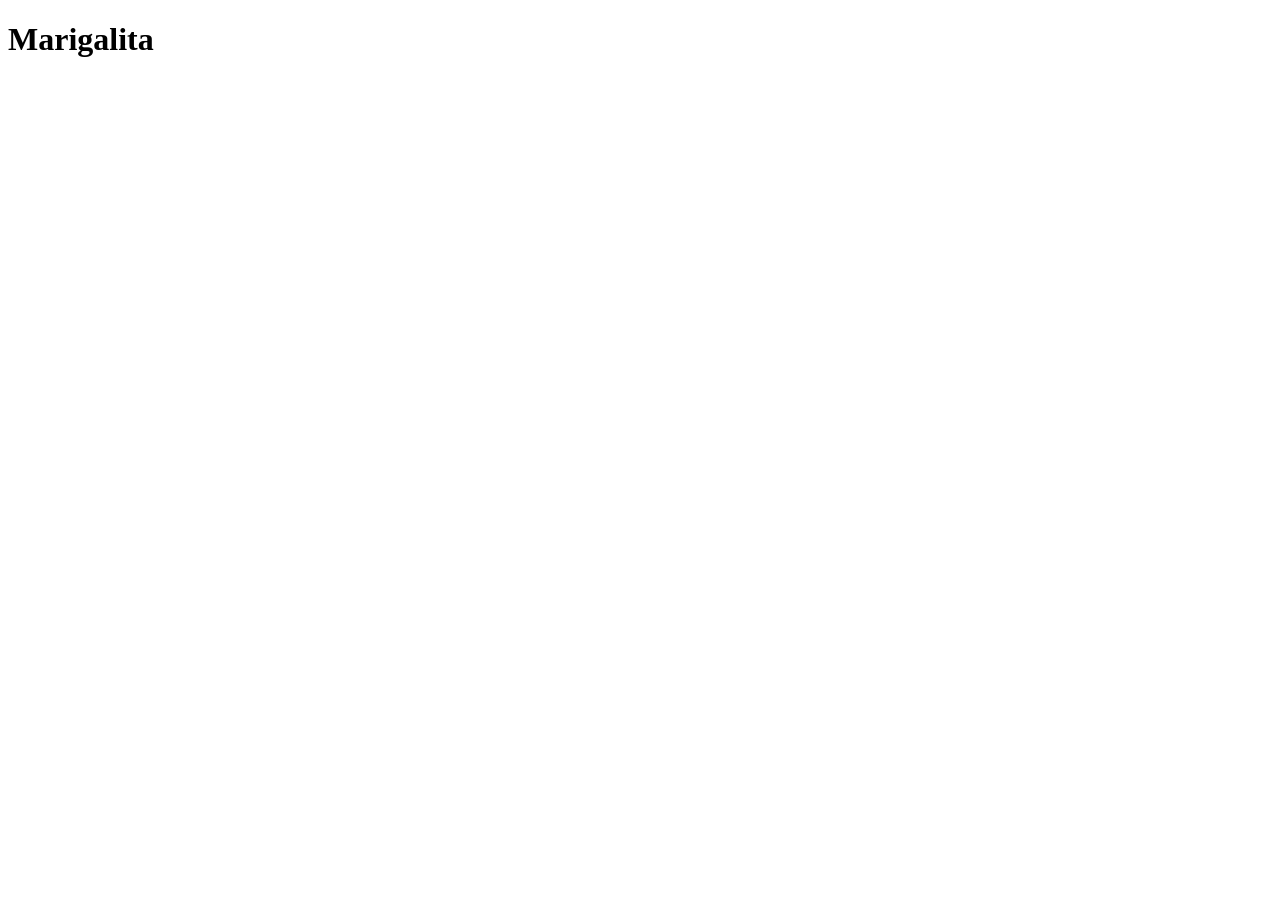
==== recipes/marigalita.html @ da3ab23e "add recipe pages with their boilplates and titles" ====
<!DOCTYPE html>
<html lang="en">
<head>
    <meta charset="UTF-8">
    <meta http-equiv="X-UA-Compatible" content="IE=edge">
    <meta name="viewport" content="width=device-width, initial-scale=1.0">
    <title>Document</title>
</head>
<body>
    <h1>Marigalita</h1>
</body>
</html>
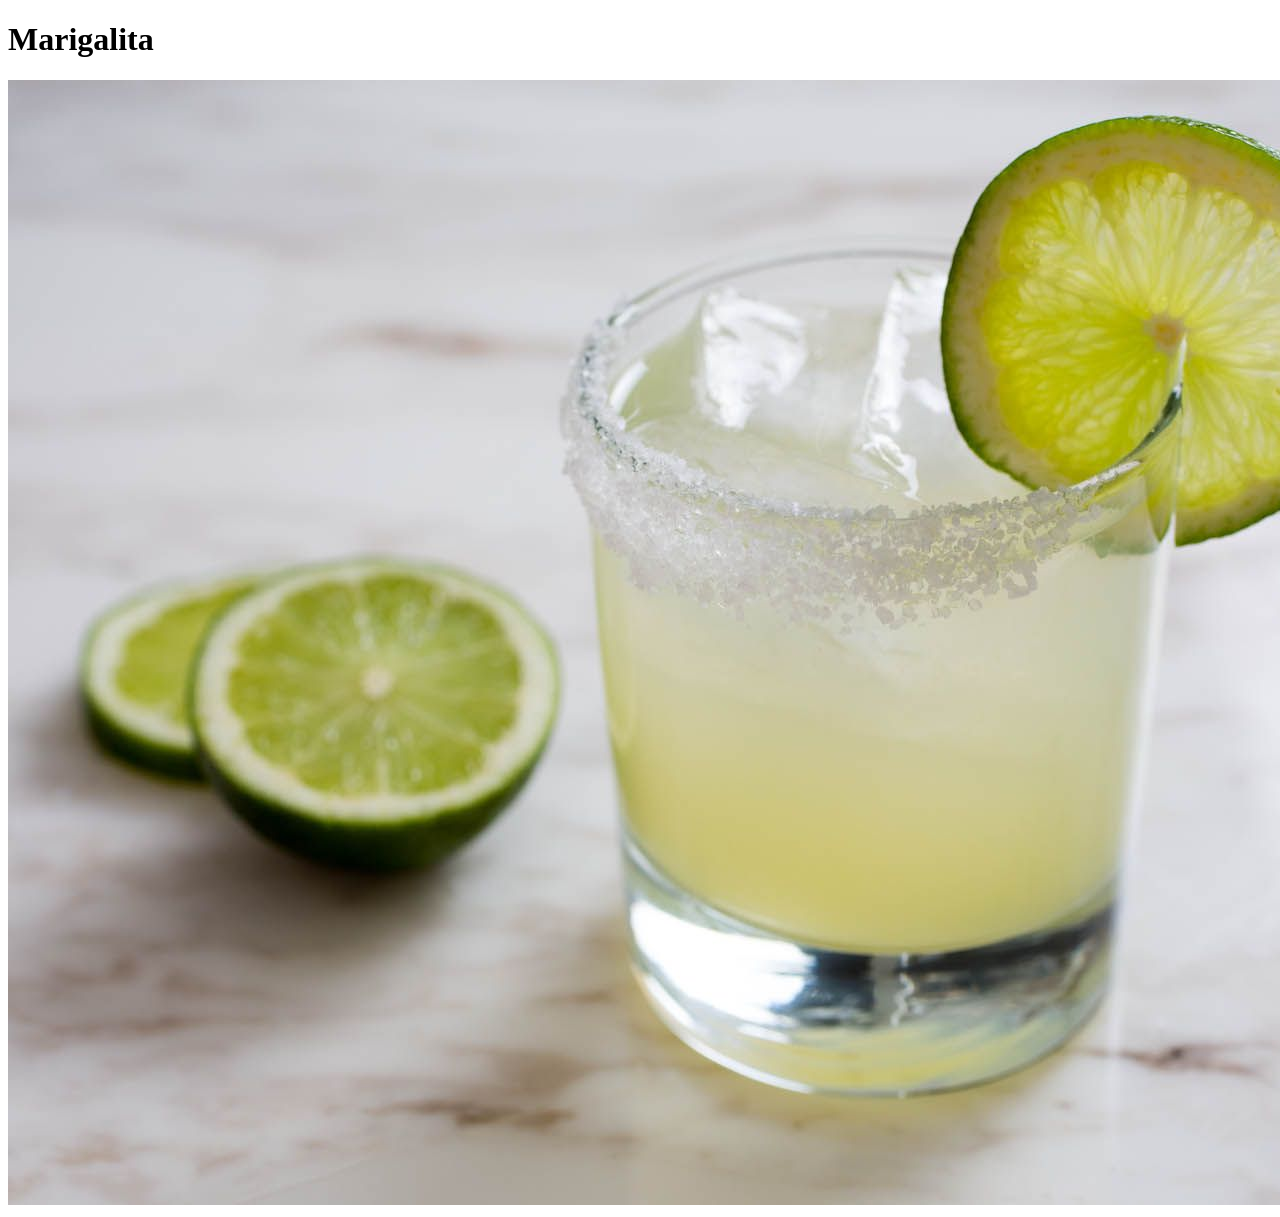
==== commit d2d5a4a5: "Create links from index page to each recipe page" ====
--- a/recipes/marigalita.html
+++ b/recipes/marigalita.html
@@ -8,5 +8,6 @@
 </head>
 <body>
     <h1>Marigalita</h1>
+    <img src="../images/marigalita.jpg" alt="Marigalita">
 </body>
 </html>
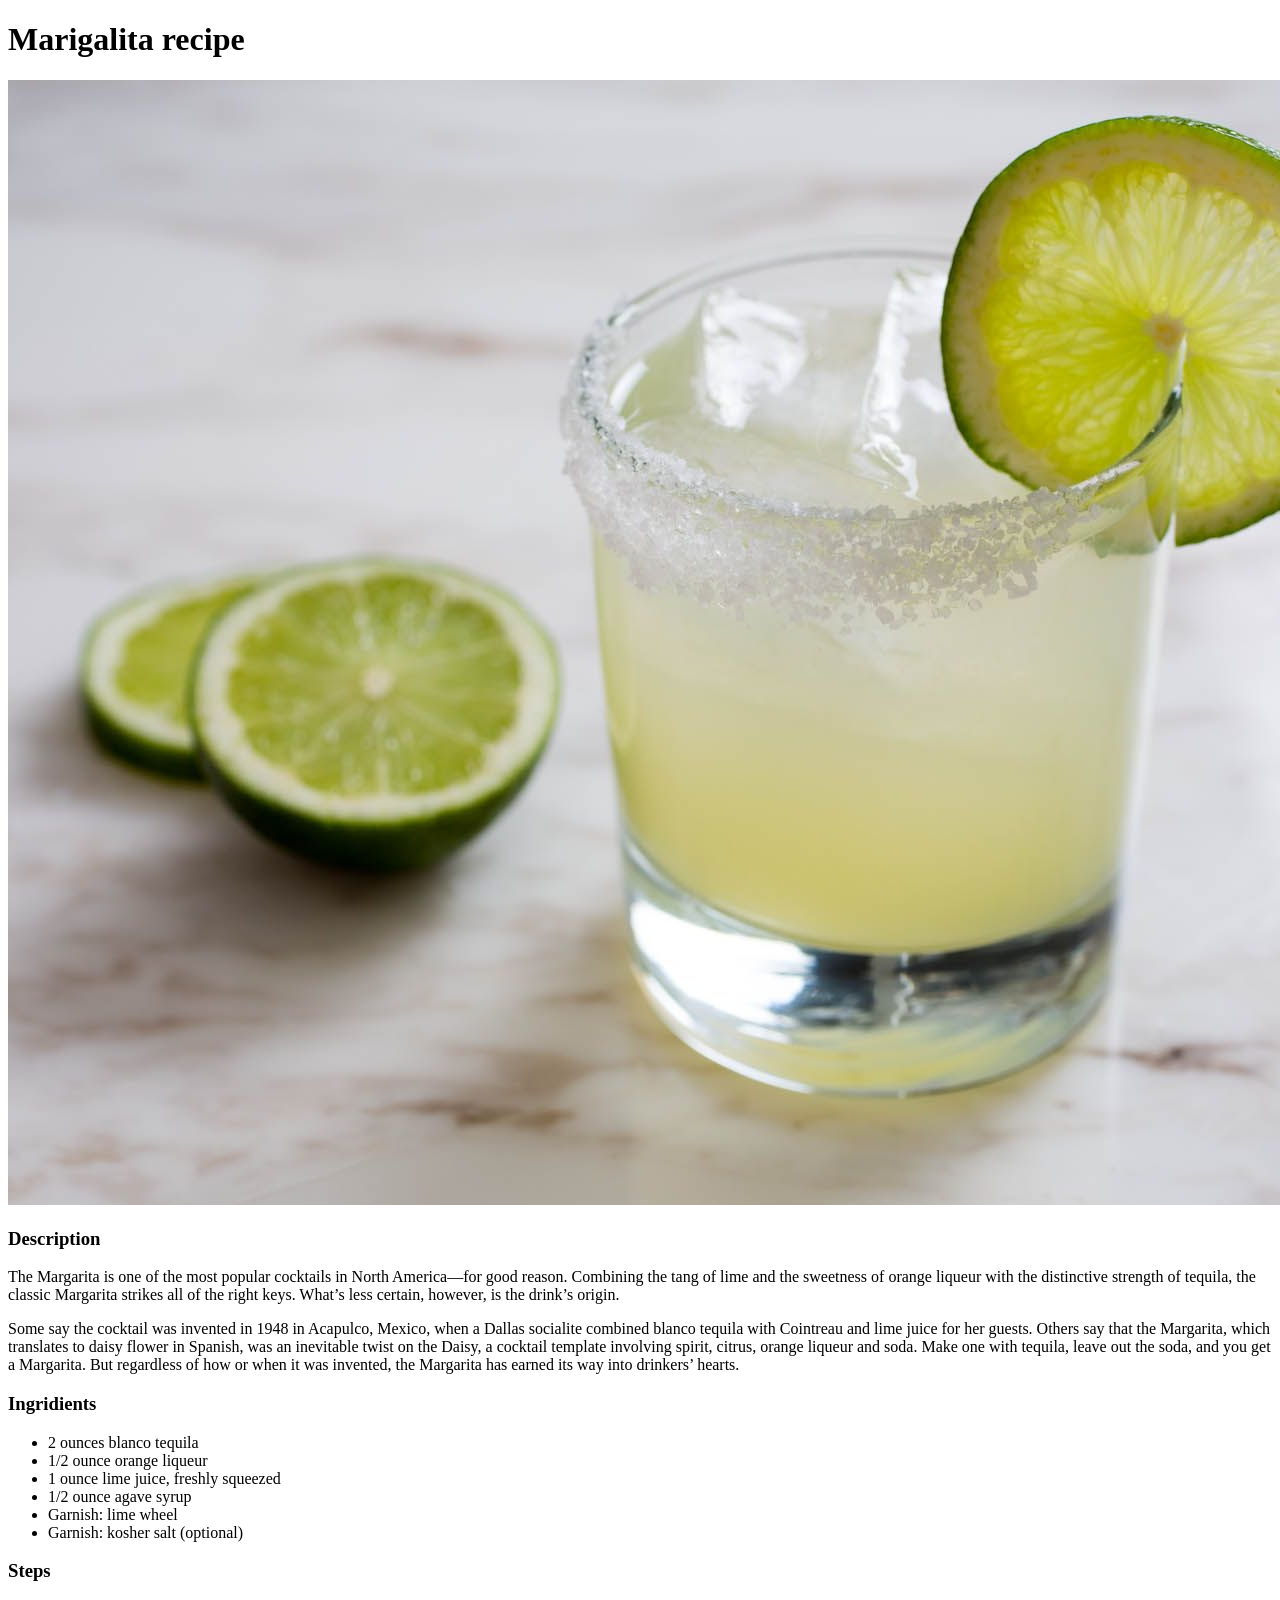
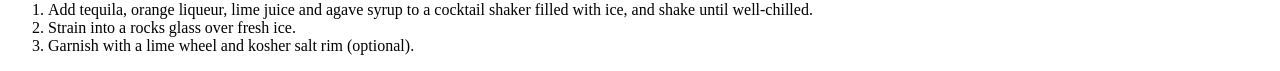
==== commit 740412c2: "Add all recipes compnents" ====
--- a/recipes/marigalita.html
+++ b/recipes/marigalita.html
@@ -7,7 +7,48 @@
     <title>Document</title>
 </head>
 <body>
-    <h1>Marigalita</h1>
+    <h1>Marigalita recipe</h1>
+
     <img src="../images/marigalita.jpg" alt="Marigalita">
+
+    <h3>Description</h3>
+
+    <p>
+        The Margarita is one of the most popular cocktails in North America—for good reason. 
+        Combining the tang of lime and the sweetness of orange liqueur with the distinctive strength of tequila, 
+        the classic Margarita strikes all of the right keys. What’s less certain, however, is the drink’s origin.
+    </p>
+
+    <p>
+        Some say the cocktail was invented in 1948 in Acapulco, Mexico, when a Dallas socialite combined blanco 
+        tequila with Cointreau and lime juice for her guests. Others say that the Margarita, which translates to 
+        daisy flower in Spanish, was an inevitable twist on the Daisy, a cocktail template involving spirit, citrus, 
+        orange liqueur and soda. Make one with tequila, leave out the soda, and you get a Margarita. But regardless of 
+        how or when it was invented, the Margarita has earned its way into drinkers’ hearts.
+    </p>
+
+    <h3> Ingridients</h3>
+
+    <ul>
+        <li>2 ounces blanco tequila</li>
+        <li>1/2 ounce orange liqueur</li>
+        <li>1 ounce lime juice, freshly squeezed</li>    
+        <li>1/2 ounce agave syrup</li>    
+        <li>Garnish: lime wheel</li>    
+        <li>Garnish: kosher salt (optional)</li>
+    </ul>
+
+    <h3>Steps</h3>
+
+    <ol>
+        <li>
+            Add tequila, orange liqueur, lime juice and agave syrup to a cocktail shaker filled with ice, 
+            and shake until well-chilled.
+        </li>
+        <li>Strain into a rocks glass over fresh ice.</li>
+        <li>Garnish with a lime wheel and kosher salt rim (optional).</li>
+    </ol>
+
+
 </body>
 </html>
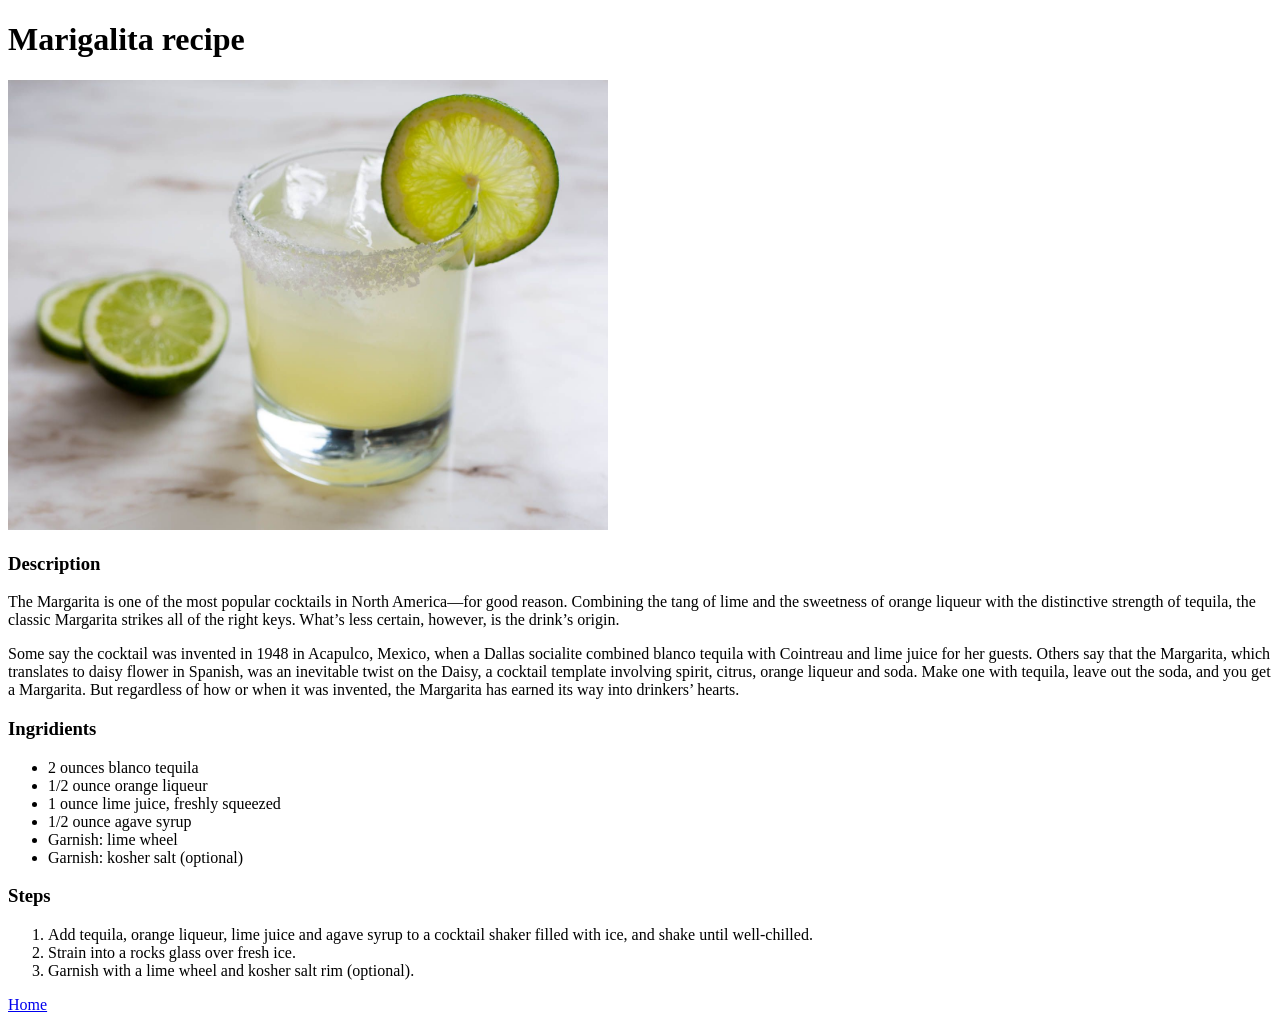
==== commit 33089670: "Link all recipe pages to the home page" ====
--- a/recipes/marigalita.html
+++ b/recipes/marigalita.html
@@ -4,12 +4,12 @@
     <meta charset="UTF-8">
     <meta http-equiv="X-UA-Compatible" content="IE=edge">
     <meta name="viewport" content="width=device-width, initial-scale=1.0">
-    <title>Document</title>
+    <title>Marigalita recipe</title>
 </head>
 <body>
     <h1>Marigalita recipe</h1>
 
-    <img src="../images/marigalita.jpg" alt="Marigalita">
+    <img src="../images/marigalita.jpg" alt="Marigalita" width="600px" height="auto">
 
     <h3>Description</h3>
 
@@ -49,6 +49,8 @@
         <li>Garnish with a lime wheel and kosher salt rim (optional).</li>
     </ol>
 
+    <a href="../index.html">Home</a>
+
 
 </body>
 </html>
